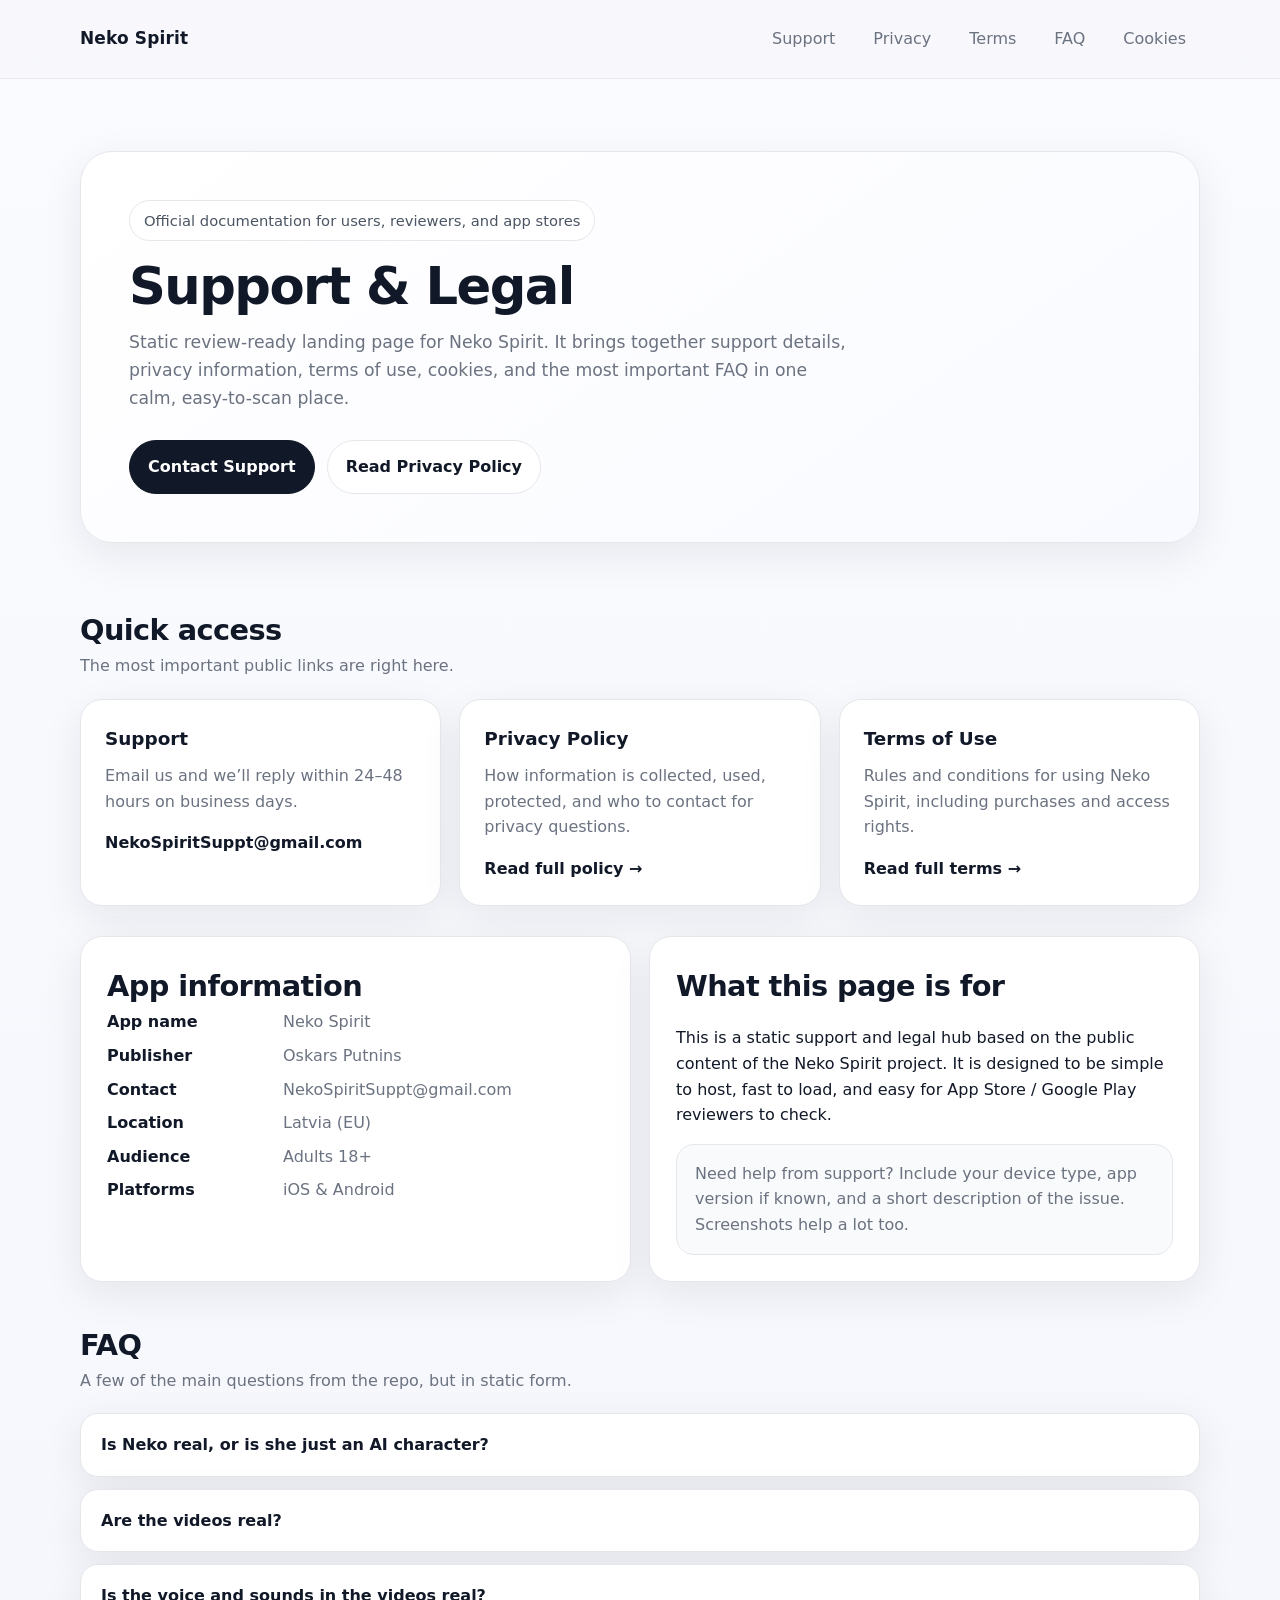
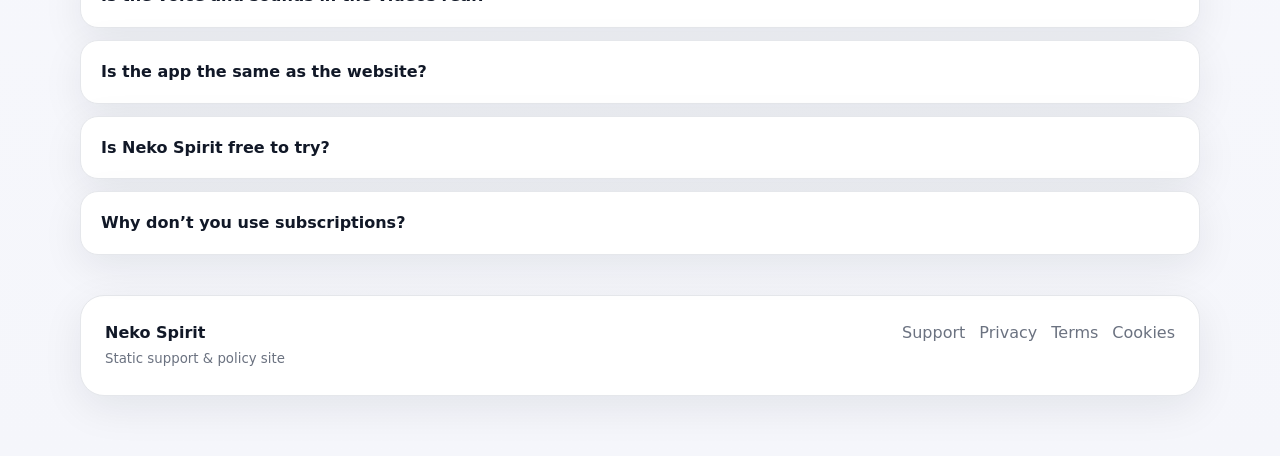
==== index.html @ 17001bd1 "update" ====
<!doctype html>
<html lang="en">
<head>
  <meta charset="utf-8">
  <meta name="viewport" content="width=device-width, initial-scale=1">
  <title>Neko Spirit — Support & Legal</title>
  <meta name="description" content="Official support, privacy, terms, FAQ, and policy information for Neko Spirit.">
  <link rel="stylesheet" href="styles.css">
</head>
<body>
  <div class="site">
    <header class="topbar">
      <div class="wrap nav">
        <a class="brand" href="index.html">Neko Spirit</a>
        <nav class="nav-links">
          <a href="#support">Support</a>
          <a href="privacy.html">Privacy</a>
          <a href="terms.html">Terms</a>
          <a href="#faq">FAQ</a>
          <a href="cookies.html">Cookies</a>
        </nav>
      </div>
    </header>

    <main>
      <section class="hero">
        <div class="wrap">
          <div class="hero-card">
            <div class="eyebrow">Official documentation for users, reviewers, and app stores</div>
            <h1>Support &amp; Legal</h1>
            <p>Static review-ready landing page for Neko Spirit. It brings together support details, privacy information, terms of use, cookies, and the most important FAQ in one calm, easy-to-scan place.</p>
            <div class="hero-actions">
              <a class="btn primary" href="#support">Contact Support</a>
              <a class="btn" href="privacy.html">Read Privacy Policy</a>
            </div>
          </div>
        </div>
      </section>

      <section class="section" id="support">
        <div class="wrap">
          <div class="section-head">
            <div>
              <h2>Quick access</h2>
              <p class="lead">The most important public links are right here.</p>
            </div>
          </div>
          <div class="grid cards">
            <a class="card" href="mailto:NekoSpiritSuppt@gmail.com">
              <h3>Support</h3>
              <p>Email us and we’ll reply within 24–48 hours on business days.</p>
              <span class="cta">NekoSpiritSuppt@gmail.com</span>
            </a>
            <a class="card" href="privacy.html">
              <h3>Privacy Policy</h3>
              <p>How information is collected, used, protected, and who to contact for privacy questions.</p>
              <span class="cta">Read full policy →</span>
            </a>
            <a class="card" href="terms.html">
              <h3>Terms of Use</h3>
              <p>Rules and conditions for using Neko Spirit, including purchases and access rights.</p>
              <span class="cta">Read full terms →</span>
            </a>
          </div>
        </div>
      </section>

      <section class="section">
        <div class="wrap">
          <div class="grid info-grid">
            <div class="panel">
              <h2 style="margin-top:0">App information</h2>
              <dl class="kv">
                <dt>App name</dt><dd>Neko Spirit</dd>
                <dt>Publisher</dt><dd>Oskars Putnins</dd>
                <dt>Contact</dt><dd>NekoSpiritSuppt@gmail.com</dd>
                <dt>Location</dt><dd>Latvia (EU)</dd>
                <dt>Audience</dt><dd>Adults 18+</dd>
                <dt>Platforms</dt><dd>iOS &amp; Android</dd>
              </dl>
            </div>
            <div class="panel">
              <h2 style="margin-top:0">What this page is for</h2>
              <p>This is a static support and legal hub based on the public content of the Neko Spirit project. It is designed to be simple to host, fast to load, and easy for App Store / Google Play reviewers to check.</p>
              <div class="notice">Need help from support? Include your device type, app version if known, and a short description of the issue. Screenshots help a lot too.</div>
            </div>
          </div>
        </div>
      </section>

      <section class="section" id="faq">
        <div class="wrap">
          <div class="section-head">
            <div>
              <h2>FAQ</h2>
              <p class="lead">A few of the main questions from the repo, but in static form.</p>
            </div>
          </div>
          <div class="faq">
            <details><summary>Is Neko real, or is she just an AI character?</summary><div class="details-body">I’m real. I’m a real girl using my own face to create my Neko avatar. In real life I look the same, just without the tail. I love roleplay and cosplay, and I sometimes dress like this for conventions and events.</div></details>
            <details><summary>Are the videos real?</summary><div class="details-body">Yes. The videos are filmed by me, often at home, and then enhanced with AI to make them extra polished and magical. Sometimes I also share raw, unfiltered “home collection” clips, but not to everyone.</div></details>
            <details><summary>Is the voice and sounds in the videos real?</summary><div class="details-body">Yes. That’s my real voice.</div></details>
            <details><summary>Is the app the same as the website?</summary><div class="details-body">No. The iOS/Android app is presented as a cozy care-and-bond game, while the website is a different experience with separate content and an exclusive gallery.</div></details>
            <details><summary>Is Neko Spirit free to try?</summary><div class="details-body">Yes. It can be tried for free, with optional purchases to unlock more content and deeper moments.</div></details>
            <details><summary>Why don’t you use subscriptions?</summary><div class="details-body">The product is positioned around one-time payments rather than recurring subscriptions, unless stated otherwise in the app.</div></details>
          </div>
        </div>
      </section>
    </main>

    <footer class="footer">
      <div class="wrap footer-box">
        <div>
          <strong>Neko Spirit</strong><br>
          <small>Static support &amp; policy site</small>
        </div>
        <div class="footer-links">
          <a href="support.html">Support</a>
          <a href="privacy.html">Privacy</a>
          <a href="terms.html">Terms</a>
          <a href="cookies.html">Cookies</a>
        </div>
      </div>
    </footer>
  </div>
</body>
</html>
---- styles.css ----
:root{
  --bg:#f6f7fb;
  --panel:#ffffff;
  --text:#111827;
  --muted:#6b7280;
  --line:#e5e7eb;
  --accent:#111827;
  --accent-soft:#eef2ff;
  --radius:22px;
  --shadow:0 12px 40px rgba(17,24,39,.08);
}
*{box-sizing:border-box}
html{scroll-behavior:smooth}
body{
  margin:0;
  font-family: Inter, ui-sans-serif, system-ui, -apple-system, BlinkMacSystemFont, "Segoe UI", Roboto, Helvetica, Arial, sans-serif;
  color:var(--text);
  background:linear-gradient(180deg,#fafbff 0%,#f5f6fb 100%);
  line-height:1.6;
}
a{color:inherit;text-decoration:none}
img{max-width:100%;display:block}
.site{
  min-height:100vh;
}
.topbar{
  position:sticky;top:0;z-index:20;
  backdrop-filter: blur(16px);
  background:rgba(246,247,251,.78);
  border-bottom:1px solid rgba(229,231,235,.8);
}
.wrap{width:min(1120px,calc(100% - 32px));margin:0 auto}
.nav{display:flex;align-items:center;justify-content:space-between;gap:20px;padding:16px 0}
.brand{font-weight:700;letter-spacing:.01em;font-size:1.06rem}
.nav-links{display:flex;gap:10px;flex-wrap:wrap;align-items:center}
.nav-links a{padding:10px 14px;border-radius:999px;color:var(--muted)}
.nav-links a:hover,.nav-links a.active{background:#fff;color:var(--text);box-shadow:0 4px 18px rgba(17,24,39,.06)}
.hero{padding:72px 0 34px}
.hero-card{
  background:linear-gradient(145deg,#ffffff 0%,#f9faff 100%);
  border:1px solid var(--line);
  border-radius:32px;
  box-shadow:var(--shadow);
  padding:48px;
}
.eyebrow{display:inline-flex;align-items:center;gap:8px;font-size:.92rem;color:#4b5563;background:#fff;border:1px solid var(--line);padding:8px 14px;border-radius:999px}
.hero h1{font-size:clamp(2.2rem,4vw,4.2rem);line-height:1.06;margin:18px 0 16px;letter-spacing:-.03em}
.hero p{font-size:1.08rem;color:var(--muted);max-width:720px;margin:0}
.hero-actions{display:flex;gap:12px;flex-wrap:wrap;margin-top:28px}
.btn{display:inline-flex;align-items:center;justify-content:center;padding:13px 18px;border-radius:999px;border:1px solid var(--line);background:#fff;font-weight:600}
.btn.primary{background:var(--accent);color:#fff;border-color:var(--accent)}
.section{padding:20px 0 10px}
.section-head{display:flex;align-items:end;justify-content:space-between;gap:16px;margin:10px 0 20px}
.section h2{font-size:1.8rem;letter-spacing:-.02em;margin:0}
.section p.lead{margin:0;color:var(--muted)}
.grid{display:grid;gap:18px}
.cards{grid-template-columns:repeat(3,minmax(0,1fr))}
.card,.panel{
  background:var(--panel);
  border:1px solid var(--line);
  border-radius:var(--radius);
  box-shadow:var(--shadow);
}
.card{padding:24px}
.card h3{margin:0 0 10px;font-size:1.15rem}
.card p{margin:0;color:var(--muted)}
.card .cta{display:inline-block;margin-top:16px;font-weight:600}
.info-grid{grid-template-columns:repeat(2,minmax(0,1fr))}
.info-grid .panel{padding:26px}
.kv{display:grid;grid-template-columns:160px 1fr;gap:8px 16px;margin:0}
.kv dt{font-weight:700}
.kv dd{margin:0;color:var(--muted)}
.faq{display:grid;gap:12px}
details{background:#fff;border:1px solid var(--line);border-radius:18px;padding:18px 20px;box-shadow:var(--shadow)}
summary{cursor:pointer;font-weight:650;list-style:none}
summary::-webkit-details-marker{display:none}
.details-body{padding-top:10px;color:var(--muted)}
.content-page{padding:40px 0 80px}
.article{
  background:#fff;border:1px solid var(--line);border-radius:28px;box-shadow:var(--shadow);padding:34px;
}
.article h1{font-size:clamp(2rem,3vw,3rem);line-height:1.08;letter-spacing:-.03em;margin:0 0 8px}
.article .meta{color:var(--muted);margin-bottom:24px}
.article h2{margin-top:28px;font-size:1.25rem}
.article h3{margin-top:22px;font-size:1.05rem}
.article p,.article li{color:#374151}
.article ul{padding-left:20px}
.back-link{display:inline-flex;align-items:center;gap:8px;margin-bottom:18px;color:var(--muted)}
.footer{padding:30px 0 60px}
.footer-box{display:flex;justify-content:space-between;gap:20px;flex-wrap:wrap;padding:24px;border:1px solid var(--line);border-radius:24px;background:#fff;box-shadow:var(--shadow)}
.footer small,.footer a{color:var(--muted)}
.footer-links{display:flex;flex-wrap:wrap;gap:14px}
.notice{padding:16px 18px;border-radius:18px;background:#f9fafb;border:1px solid var(--line);color:var(--muted)}
@media (max-width:900px){
  .cards,.info-grid{grid-template-columns:1fr}
  .hero-card{padding:28px}
  .kv{grid-template-columns:1fr}
}
@media (max-width:640px){
  .wrap{width:min(1120px,calc(100% - 20px))}
  .nav{padding:12px 0}
  .nav-links{gap:6px}
  .nav-links a{padding:8px 10px;font-size:.94rem}
  .hero{padding:28px 0 14px}
  .article{padding:22px}
}
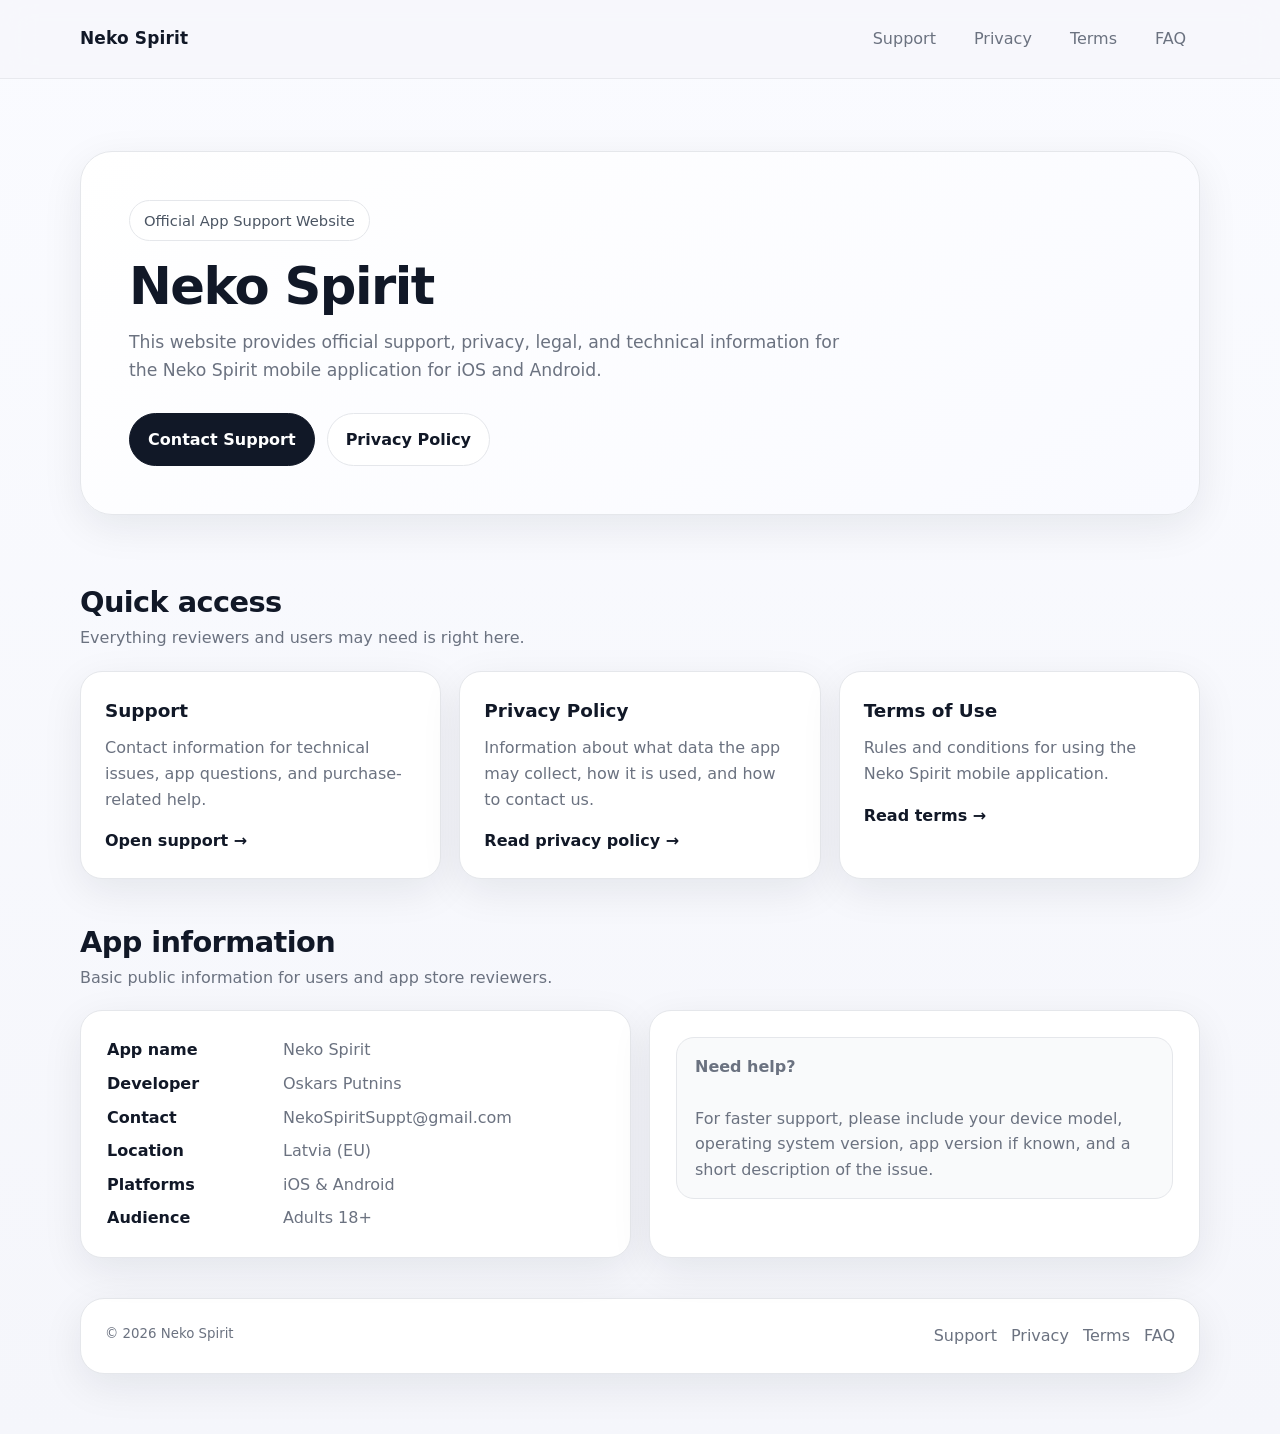
==== commit d33a8019: "version1" ====
--- a/index.html
+++ b/index.html
@@ -3,125 +3,133 @@
 <head>
   <meta charset="utf-8">
   <meta name="viewport" content="width=device-width, initial-scale=1">
-  <title>Neko Spirit — Support & Legal</title>
-  <meta name="description" content="Official support, privacy, terms, FAQ, and policy information for Neko Spirit.">
+  <title>Neko Spirit — Official App Support</title>
+  <meta name="description" content="Official support and legal information for the Neko Spirit mobile application.">
   <link rel="stylesheet" href="styles.css">
 </head>
 <body>
   <div class="site">
     <header class="topbar">
-      <div class="wrap nav">
-        <a class="brand" href="index.html">Neko Spirit</a>
-        <nav class="nav-links">
-          <a href="#support">Support</a>
-          <a href="privacy.html">Privacy</a>
-          <a href="terms.html">Terms</a>
-          <a href="#faq">FAQ</a>
-          <a href="cookies.html">Cookies</a>
+      <div class="wrap">
+        <nav class="nav">
+          <div class="brand">Neko Spirit</div>
+          <div class="nav-links">
+            <a href="support.html">Support</a>
+            <a href="privacy.html">Privacy</a>
+            <a href="terms.html">Terms</a>
+            <a href="faq.html">FAQ</a>
+          </div>
         </nav>
       </div>
     </header>
 
-    <main>
+    <main class="wrap">
       <section class="hero">
-        <div class="wrap">
-          <div class="hero-card">
-            <div class="eyebrow">Official documentation for users, reviewers, and app stores</div>
-            <h1>Support &amp; Legal</h1>
-            <p>Static review-ready landing page for Neko Spirit. It brings together support details, privacy information, terms of use, cookies, and the most important FAQ in one calm, easy-to-scan place.</p>
-            <div class="hero-actions">
-              <a class="btn primary" href="#support">Contact Support</a>
-              <a class="btn" href="privacy.html">Read Privacy Policy</a>
-            </div>
-          </div>
-        </div>
-      </section>
+        <div class="hero-card">
+          <div class="eyebrow">Official App Support Website</div>
+          <h1>Neko Spirit</h1>
+          <p>
+            This website provides official support, privacy, legal, and technical information
+            for the Neko Spirit mobile application for iOS and Android.
+          </p>
 
-      <section class="section" id="support">
-        <div class="wrap">
-          <div class="section-head">
-            <div>
-              <h2>Quick access</h2>
-              <p class="lead">The most important public links are right here.</p>
-            </div>
-          </div>
-          <div class="grid cards">
-            <a class="card" href="mailto:NekoSpiritSuppt@gmail.com">
-              <h3>Support</h3>
-              <p>Email us and we’ll reply within 24–48 hours on business days.</p>
-              <span class="cta">NekoSpiritSuppt@gmail.com</span>
-            </a>
-            <a class="card" href="privacy.html">
-              <h3>Privacy Policy</h3>
-              <p>How information is collected, used, protected, and who to contact for privacy questions.</p>
-              <span class="cta">Read full policy →</span>
-            </a>
-            <a class="card" href="terms.html">
-              <h3>Terms of Use</h3>
-              <p>Rules and conditions for using Neko Spirit, including purchases and access rights.</p>
-              <span class="cta">Read full terms →</span>
-            </a>
+          <div class="hero-actions">
+            <a class="btn primary" href="support.html">Contact Support</a>
+            <a class="btn" href="privacy.html">Privacy Policy</a>
           </div>
         </div>
       </section>
 
       <section class="section">
-        <div class="wrap">
-          <div class="grid info-grid">
-            <div class="panel">
-              <h2 style="margin-top:0">App information</h2>
-              <dl class="kv">
-                <dt>App name</dt><dd>Neko Spirit</dd>
-                <dt>Publisher</dt><dd>Oskars Putnins</dd>
-                <dt>Contact</dt><dd>NekoSpiritSuppt@gmail.com</dd>
-                <dt>Location</dt><dd>Latvia (EU)</dd>
-                <dt>Audience</dt><dd>Adults 18+</dd>
-                <dt>Platforms</dt><dd>iOS &amp; Android</dd>
-              </dl>
-            </div>
-            <div class="panel">
-              <h2 style="margin-top:0">What this page is for</h2>
-              <p>This is a static support and legal hub based on the public content of the Neko Spirit project. It is designed to be simple to host, fast to load, and easy for App Store / Google Play reviewers to check.</p>
-              <div class="notice">Need help from support? Include your device type, app version if known, and a short description of the issue. Screenshots help a lot too.</div>
-            </div>
+        <div class="section-head">
+          <div>
+            <h2>Quick access</h2>
+            <p class="lead">Everything reviewers and users may need is right here.</p>
+          </div>
+        </div>
+
+        <div class="grid cards">
+          <div class="card">
+            <h3>Support</h3>
+            <p>
+              Contact information for technical issues, app questions, and purchase-related help.
+            </p>
+            <a class="cta" href="support.html">Open support →</a>
+          </div>
+
+          <div class="card">
+            <h3>Privacy Policy</h3>
+            <p>
+              Information about what data the app may collect, how it is used, and how to contact us.
+            </p>
+            <a class="cta" href="privacy.html">Read privacy policy →</a>
+          </div>
+
+          <div class="card">
+            <h3>Terms of Use</h3>
+            <p>
+              Rules and conditions for using the Neko Spirit mobile application.
+            </p>
+            <a class="cta" href="terms.html">Read terms →</a>
           </div>
         </div>
       </section>
 
-      <section class="section" id="faq">
-        <div class="wrap">
-          <div class="section-head">
-            <div>
-              <h2>FAQ</h2>
-              <p class="lead">A few of the main questions from the repo, but in static form.</p>
+      <section class="section">
+        <div class="section-head">
+          <div>
+            <h2>App information</h2>
+            <p class="lead">Basic public information for users and app store reviewers.</p>
+          </div>
+        </div>
+
+        <div class="grid info-grid">
+          <div class="panel">
+            <dl class="kv">
+              <dt>App name</dt>
+              <dd>Neko Spirit</dd>
+
+              <dt>Developer</dt>
+              <dd>Oskars Putnins</dd>
+
+              <dt>Contact</dt>
+              <dd><a href="mailto:NekoSpiritSuppt@gmail.com">NekoSpiritSuppt@gmail.com</a></dd>
+
+              <dt>Location</dt>
+              <dd>Latvia (EU)</dd>
+
+              <dt>Platforms</dt>
+              <dd>iOS &amp; Android</dd>
+
+              <dt>Audience</dt>
+              <dd>Adults 18+</dd>
+            </dl>
+          </div>
+
+          <div class="panel">
+            <div class="notice">
+              <strong>Need help?</strong><br><br>
+              For faster support, please include your device model, operating system version,
+              app version if known, and a short description of the issue.
             </div>
-          </div>
-          <div class="faq">
-            <details><summary>Is Neko real, or is she just an AI character?</summary><div class="details-body">I’m real. I’m a real girl using my own face to create my Neko avatar. In real life I look the same, just without the tail. I love roleplay and cosplay, and I sometimes dress like this for conventions and events.</div></details>
-            <details><summary>Are the videos real?</summary><div class="details-body">Yes. The videos are filmed by me, often at home, and then enhanced with AI to make them extra polished and magical. Sometimes I also share raw, unfiltered “home collection” clips, but not to everyone.</div></details>
-            <details><summary>Is the voice and sounds in the videos real?</summary><div class="details-body">Yes. That’s my real voice.</div></details>
-            <details><summary>Is the app the same as the website?</summary><div class="details-body">No. The iOS/Android app is presented as a cozy care-and-bond game, while the website is a different experience with separate content and an exclusive gallery.</div></details>
-            <details><summary>Is Neko Spirit free to try?</summary><div class="details-body">Yes. It can be tried for free, with optional purchases to unlock more content and deeper moments.</div></details>
-            <details><summary>Why don’t you use subscriptions?</summary><div class="details-body">The product is positioned around one-time payments rather than recurring subscriptions, unless stated otherwise in the app.</div></details>
           </div>
         </div>
       </section>
     </main>
 
     <footer class="footer">
-      <div class="wrap footer-box">
-        <div>
-          <strong>Neko Spirit</strong><br>
-          <small>Static support &amp; policy site</small>
-        </div>
-        <div class="footer-links">
-          <a href="support.html">Support</a>
-          <a href="privacy.html">Privacy</a>
-          <a href="terms.html">Terms</a>
-          <a href="cookies.html">Cookies</a>
+      <div class="wrap">
+        <div class="footer-box">
+          <small>© 2026 Neko Spirit</small>
+          <div class="footer-links">
+            <a href="support.html">Support</a>
+            <a href="privacy.html">Privacy</a>
+            <a href="terms.html">Terms</a>
+            <a href="faq.html">FAQ</a>
+          </div>
         </div>
       </div>
     </footer>
   </div>
 </body>
-</html>
+</html>
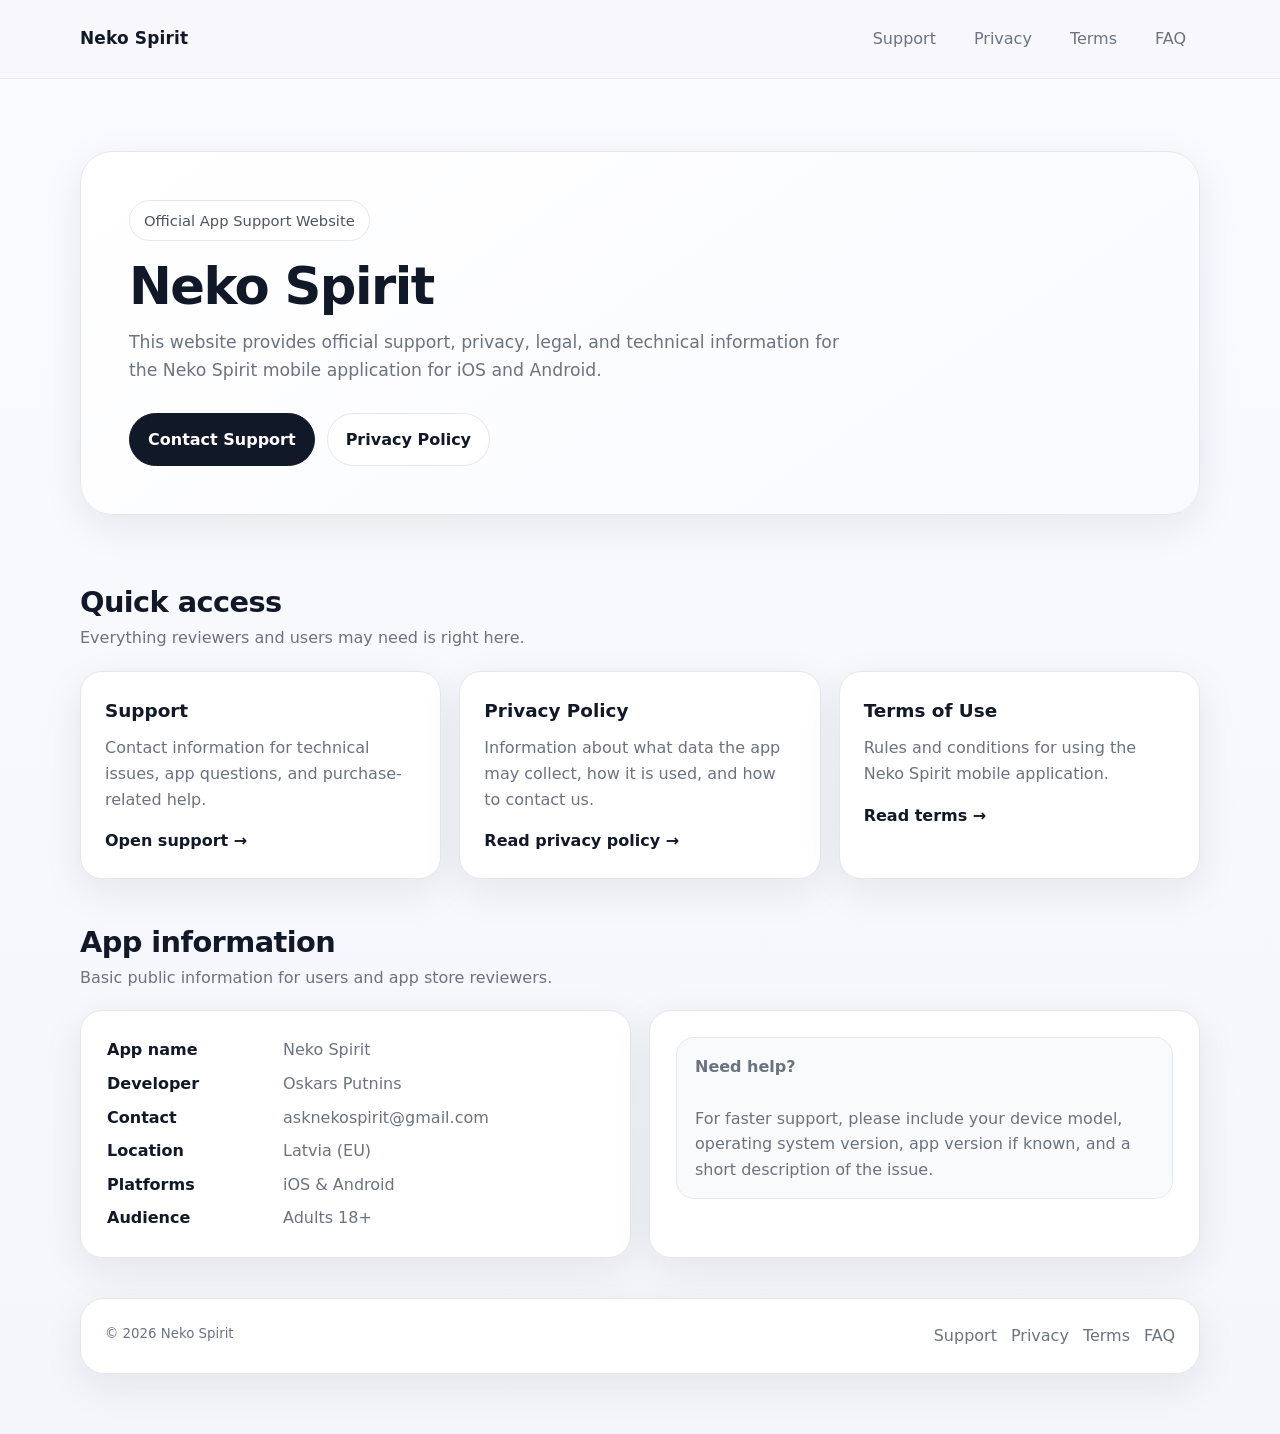
==== commit 15746eb1: "Update index.html" ====
--- a/index.html
+++ b/index.html
@@ -93,7 +93,7 @@
               <dd>Oskars Putnins</dd>
 
               <dt>Contact</dt>
-              <dd><a href="mailto:NekoSpiritSuppt@gmail.com">NekoSpiritSuppt@gmail.com</a></dd>
+              <dd><a href="mailto:asknekospirit@gmail.com">asknekospirit@gmail.com</a></dd>
 
               <dt>Location</dt>
               <dd>Latvia (EU)</dd>
@@ -132,4 +132,4 @@
     </footer>
   </div>
 </body>
-</html>+</html>
